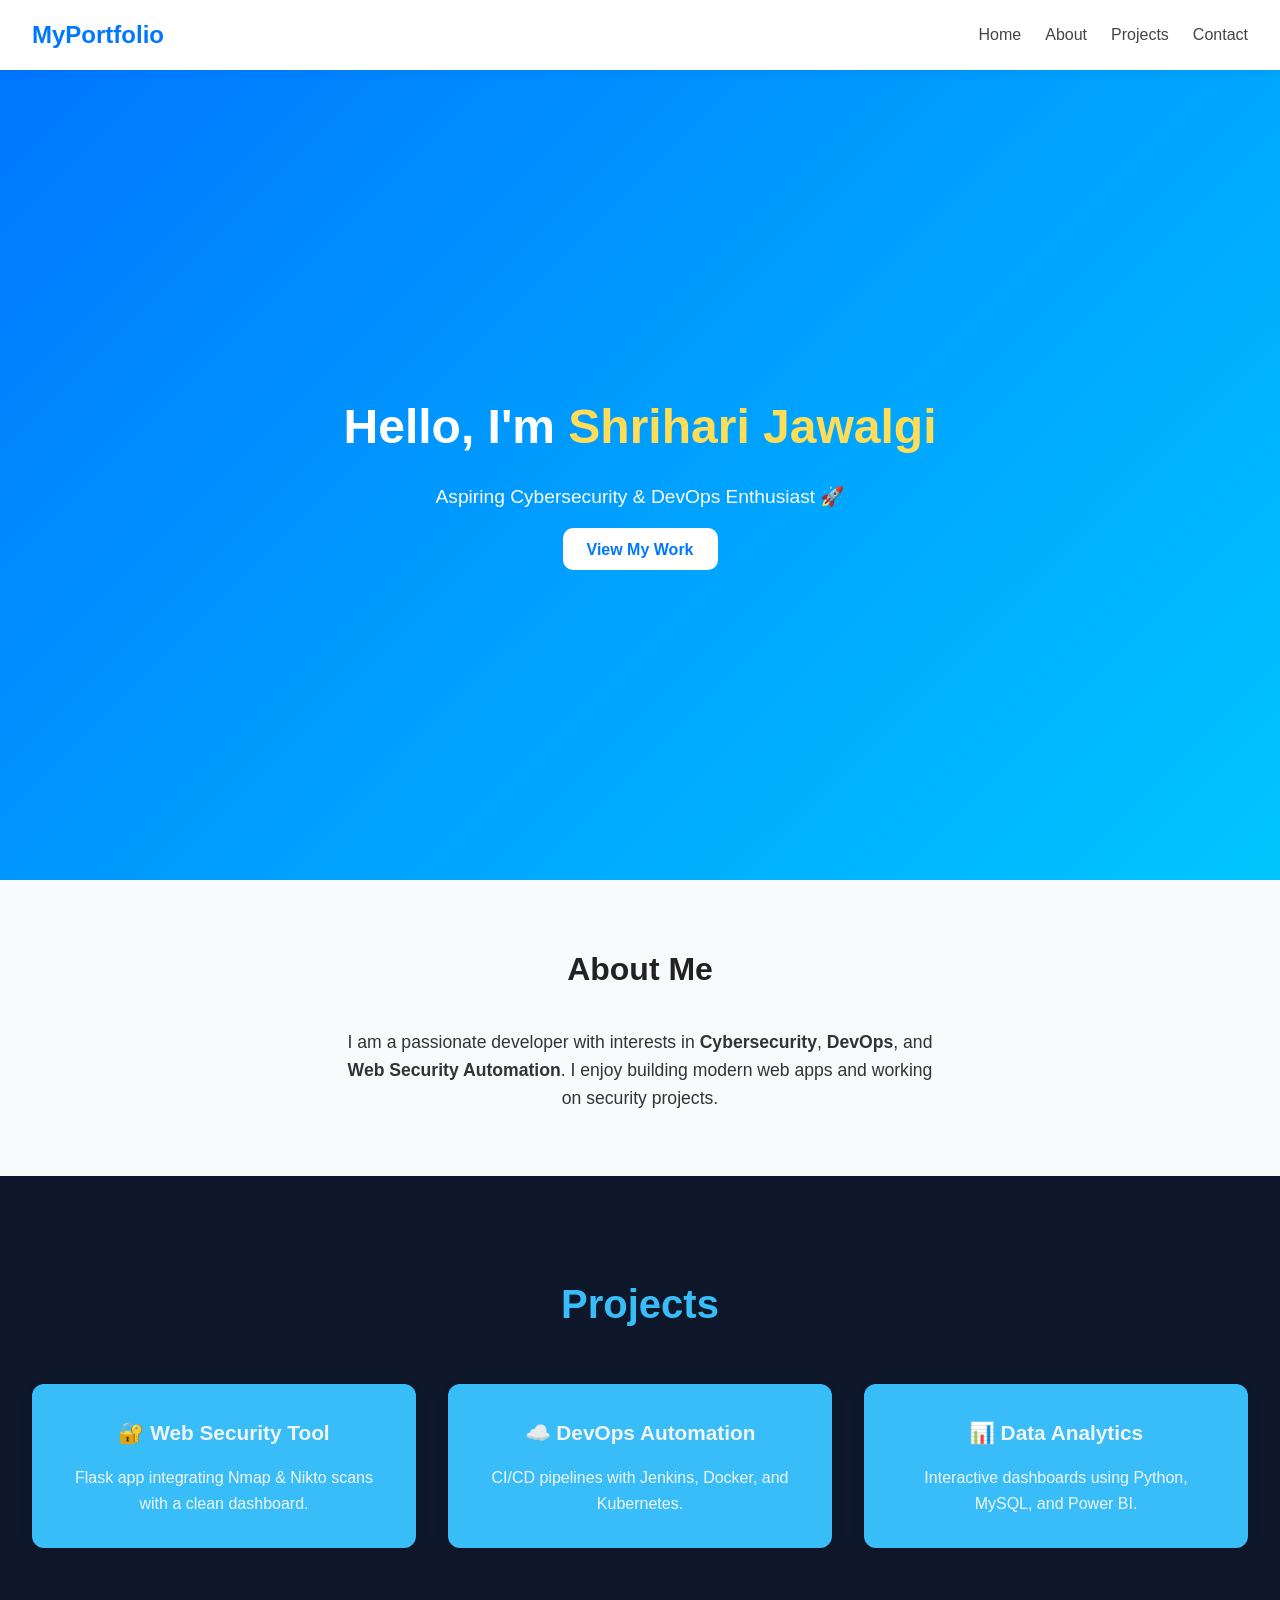
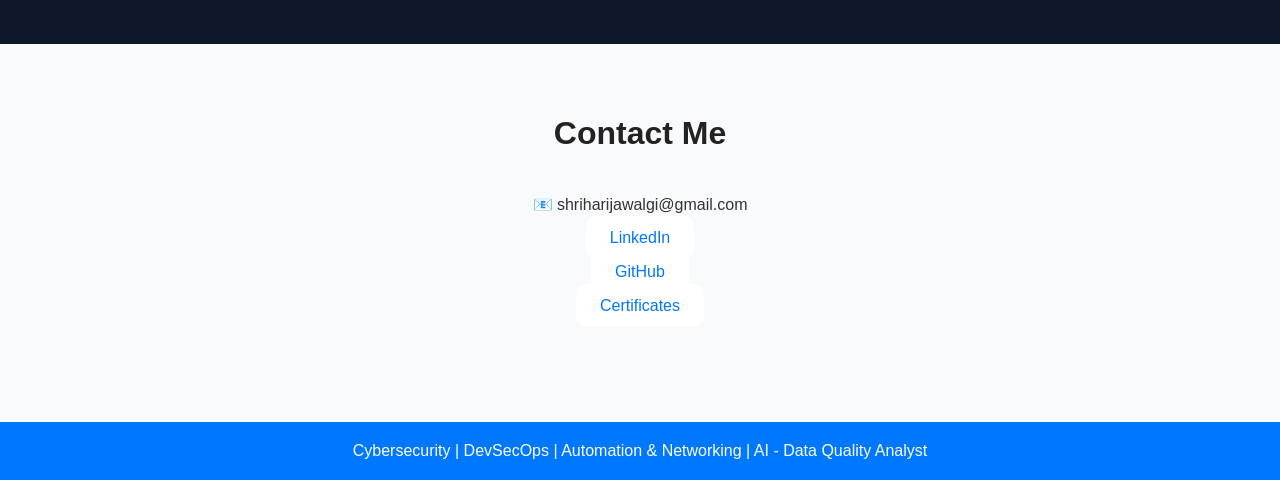
==== index.html @ d317be35 "Update and rename portfolio.html to index.html" ====
<!DOCTYPE html>
<html lang="en">
<head>
  <meta charset="UTF-8">
  <meta name="viewport" content="width=device-width, initial-scale=1.0">
  <title>My Portfolio</title>
  <link rel="stylesheet" href="style.css">
</head>
<body>
  <!-- Navbar -->
  <nav class="navbar">
    <div class="logo">MyPortfolio</div>
    <ul class="nav-links">
      <li><a href="#home">Home</a></li>
      <li><a href="#about">About</a></li>
      <li><a href="#projects">Projects</a></li>
      <li><a href="#contact">Contact</a></li>
    </ul>
  </nav>

  <!-- Hero Section -->
  <section id="home" class="hero">
    <div class="hero-text animate-fadein">
      <h1>Hello, I'm <span class="highlight">Shrihari Jawalgi</span></h1>
      <p>Aspiring Cybersecurity & DevOps Enthusiast 🚀</p>
      <a href="#projects" class="btn-primary">View My Work</a>
    </div>
  </section>

  <!-- About Section -->
  <section id="about" class="about animate-slideup">
    <h2>About Me</h2>
    <p>
      I am a passionate developer with interests in <strong>Cybersecurity</strong>, 
      <strong>DevOps</strong>, and <strong>Web Security Automation</strong>. 
      I enjoy building modern web apps and working on security projects.
    </p>
  </section>

  <!-- Projects Section -->
  <section id="projects" class="projects animate-rotate">
    <h2>Projects</h2>
    <div class="project-grid">
      <!-- Rotating Card -->
      <div class="card">
        <div class="card-inner">
          <div class="card-front">
            <h3>🔐 Web Security Tool</h3>
          </div>
          <div class="card-back">
            <p>Flask app integrating Nmap & Nikto scans with a clean dashboard.</p>
          </div>
        </div>
      </div>
      <!-- Rotating Card -->
      <div class="card">
        <div class="card-inner">
          <div class="card-front">
            <h3>☁️ DevOps Automation</h3>
          </div>
          <div class="card-back">
            <p>CI/CD pipelines with Jenkins, Docker, and Kubernetes.</p>
          </div>
        </div>
      </div>
      <!-- Rotating Card -->
      <div class="card">
        <div class="card-inner">
          <div class="card-front">
            <h3>📊 Data Analytics</h3>
          </div>
          <div class="card-back">
            <p>Interactive dashboards using Python, MySQL, and Power BI.</p>
          </div>
        </div>
      </div>
    </div>
  </section>

  <!-- Contact Section -->
  <section id="contact" class="contact animate-slideup">
    <h2>Contact Me</h2>
    <p>📧 shriharijawalgi@gmail.com</p>
    <p> <a href="https://linkedin.com/in/shrihari-jawalgi" class="btn-primary1" target="_blank">LinkedIn</a></p>
    
    <p><a href="https://github.com/Shrihari6" class="btn-primary1">GitHub</a></p>
    <p> <a href="https://drive.google.com/drive/folders/1CLz8iPWqIrKXwaowVkMohc7CL8EoFfHP?usp=drive_link" class="btn-primary1">Certificates</a></p>
  </section>

  <!-- Footer -->
  <footer>
    <p>Cybersecurity | DevSecOps | Automation & Networking | AI - Data Quality Analyst</p>
  </footer>
</body>
</html>
---- style.css ----
/* Global Styles */
* {
  margin: 0;
  padding: 0;
  box-sizing: border-box;
  font-family: "Poppins", sans-serif;
}

body {
  background: #f9fafc;
  color: #333;
  line-height: 1.6;
  scroll-behavior: smooth;
}

/* Navbar */
.navbar {
  display: flex;
  justify-content: space-between;
  align-items: center;
  background: #ffffff;
  padding: 1rem 2rem;
  box-shadow: 0 4px 10px rgba(0,0,0,0.05);
  position: sticky;
  top: 0;
  z-index: 1000;
}

.navbar .logo {
  font-weight: 700;
  font-size: 1.5rem;
  color: #0077ff;
}

.nav-links {
  list-style: none;
  display: flex;
  gap: 1.5rem;
}

.nav-links a {
  text-decoration: none;
  color: #444;
  font-weight: 500;
  transition: 0.3s;
}

.nav-links a:hover {
  color: #0077ff;
}

/* Hero Section */
.hero {
  height: 90vh;
  display: flex;
  justify-content: center;
  align-items: center;
  text-align: center;
  background: linear-gradient(135deg, #0077ff, #00c6ff);
  color: white;
  padding: 2rem;
}

.hero h1 {
  font-size: 3rem;
  margin-bottom: 1rem;
}

.hero .highlight {
  color: #ffdd57;
}

.hero p {
  font-size: 1.2rem;
  margin-bottom: 1.5rem;
}

.btn-primary {
  background: #fff;
  color: #0077ff;
  font-weight: 600;
  padding: 0.8rem 1.5rem;
  border-radius: 10px;
  border: none;
  text-decoration: none;
  cursor: pointer;
  transition: 0.3s;
}


.btn-primary1 {
  background: #fff;
  color: #0077ff;
  font-weight: 600;
  padding: 0.8rem 1.5rem;
  border-radius: 10px;
  border: none;
  text-decoration: none;
  cursor: pointer;
  transition: 0.3s;
}



.btn-primary:hover {
  background: #f1f1f1;
}

.btn-primary1:hover {
  background: #4CBB17;
}


/* Sections */
section {
  padding: 4rem 2rem;
  text-align: center;
}

section h2 {
  font-size: 2rem;
  margin-bottom: 2rem;
  color: #222;
}

/* About */
.about p {
  max-width: 600px;
  margin: auto;
  font-size: 1.1rem;
}

/* Projects */
.projects .project-grid {
  display: grid;
  grid-template-columns: repeat(auto-fit, minmax(280px, 1fr));
  gap: 2rem;
}

.card {
  background: #38bdf8;
  padding: 2rem;
  border-radius: 12px;
  box-shadow: 0 4px 12px rgba(0,0,0,0.1);
  transition: transform 0.3s;
}

.card:hover {
  transform: translateY(-8px);
}

.card h3 {
  font-size: 1.3rem;
  margin-bottom: 1rem;
}


/* Projects Section */
.projects {
  padding: 6rem 2rem;
  text-align: center;
  color: #f1f5f9;
  background: #0f172a;
}

.projects h2 {
  font-size: 2.5rem;
  margin-bottom: 3rem;
  color: #38bdf8;
}

/* Carousel Container */
.carousel {
  position: relative;
  width: 400px;
  height: 400px;
  margin: auto;
  perspective: 1000px;
  transform-style: preserve-3d;
  animation: rotate 20s linear infinite;
}

/* Each Project Card */
.project-card {
  position: absolute;
  width: 160px;
  height: 100px;
  background: #1e293b;
  color: #38bdf8;
  display: flex;
  align-items: center;
  justify-content: center;
  border-radius: 12px;
  font-weight: 600;
  font-size: 1rem;
  box-shadow: 0 4px 12px rgba(0,0,0,0.6);
  transition: transform 0.3s, background 0.3s;
}

.project-card:hover {
  background: #38bdf8;
  color: #0f172a;
  transform: scale(1.1);
}

/* Card Links */
.project-card a {
  text-decoration: none;
  color: inherit;
}

/* Positioning cards in a 3D circle */
.project-card:nth-child(1) { transform: rotateY(0deg) translateZ(200px); }
.project-card:nth-child(2) { transform: rotateY(72deg) translateZ(200px); }
.project-card:nth-child(3) { transform: rotateY(144deg) translateZ(200px); }
.project-card:nth-child(4) { transform: rotateY(216deg) translateZ(200px); }
.project-card:nth-child(5) { transform: rotateY(288deg) translateZ(200px); }

/* Animation for revolving */
@keyframes rotate {
  from { transform: rotateY(0deg); }
  to   { transform: rotateY(360deg); }
}



/* Contact */
.contact p {
  margin: 0.5rem 0;
}

.contact a {
  color: #0077ff;
  text-decoration: none;
  font-weight: 500;
}

.contact a:hover {
  text-decoration: underline;
}

/* Footer */
footer {
  background: #0077ff;
  color: white;
  text-align: center;
  padding: 1rem;
  margin-top: 2rem;
}
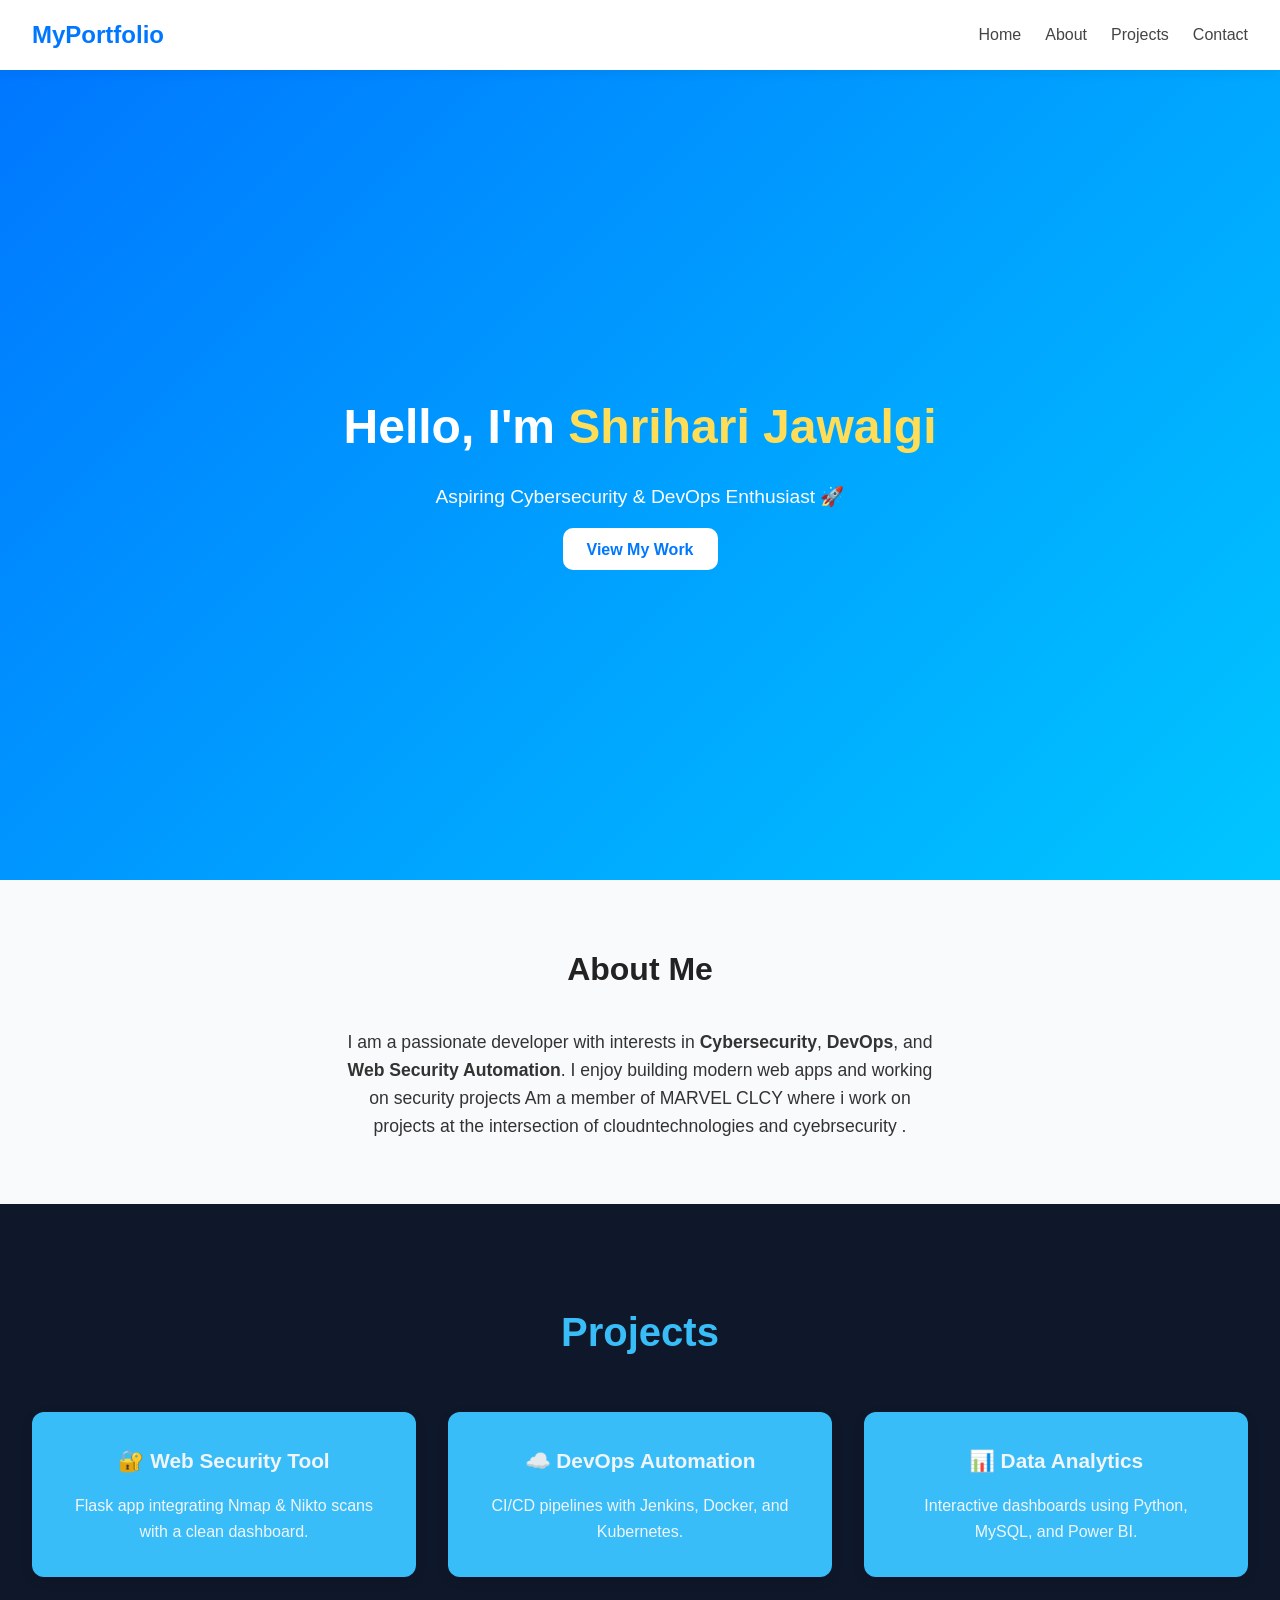
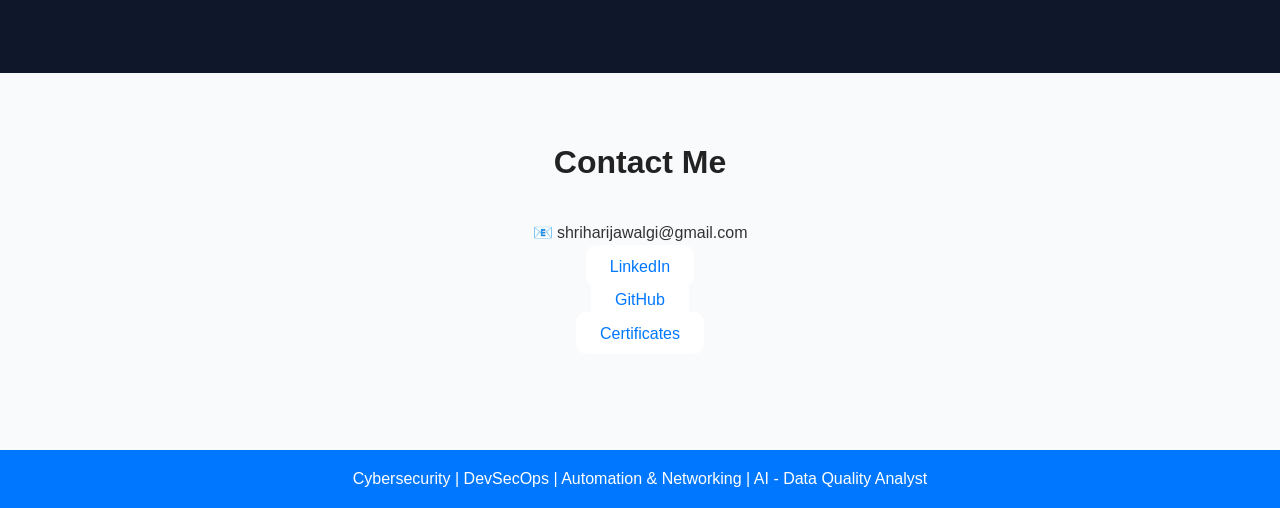
==== commit 89bf5568: "Update index.html" ====
--- a/index.html
+++ b/index.html
@@ -33,7 +33,7 @@
     <p>
       I am a passionate developer with interests in <strong>Cybersecurity</strong>, 
       <strong>DevOps</strong>, and <strong>Web Security Automation</strong>. 
-      I enjoy building modern web apps and working on security projects.
+      I enjoy building modern web apps and working on security projects Am a member of MARVEL CLCY where i work on projects at the intersection of cloudntechnologies and cyebrsecurity .
     </p>
   </section>
 
@@ -94,3 +94,4 @@
 </body>
 </html>
 
+
